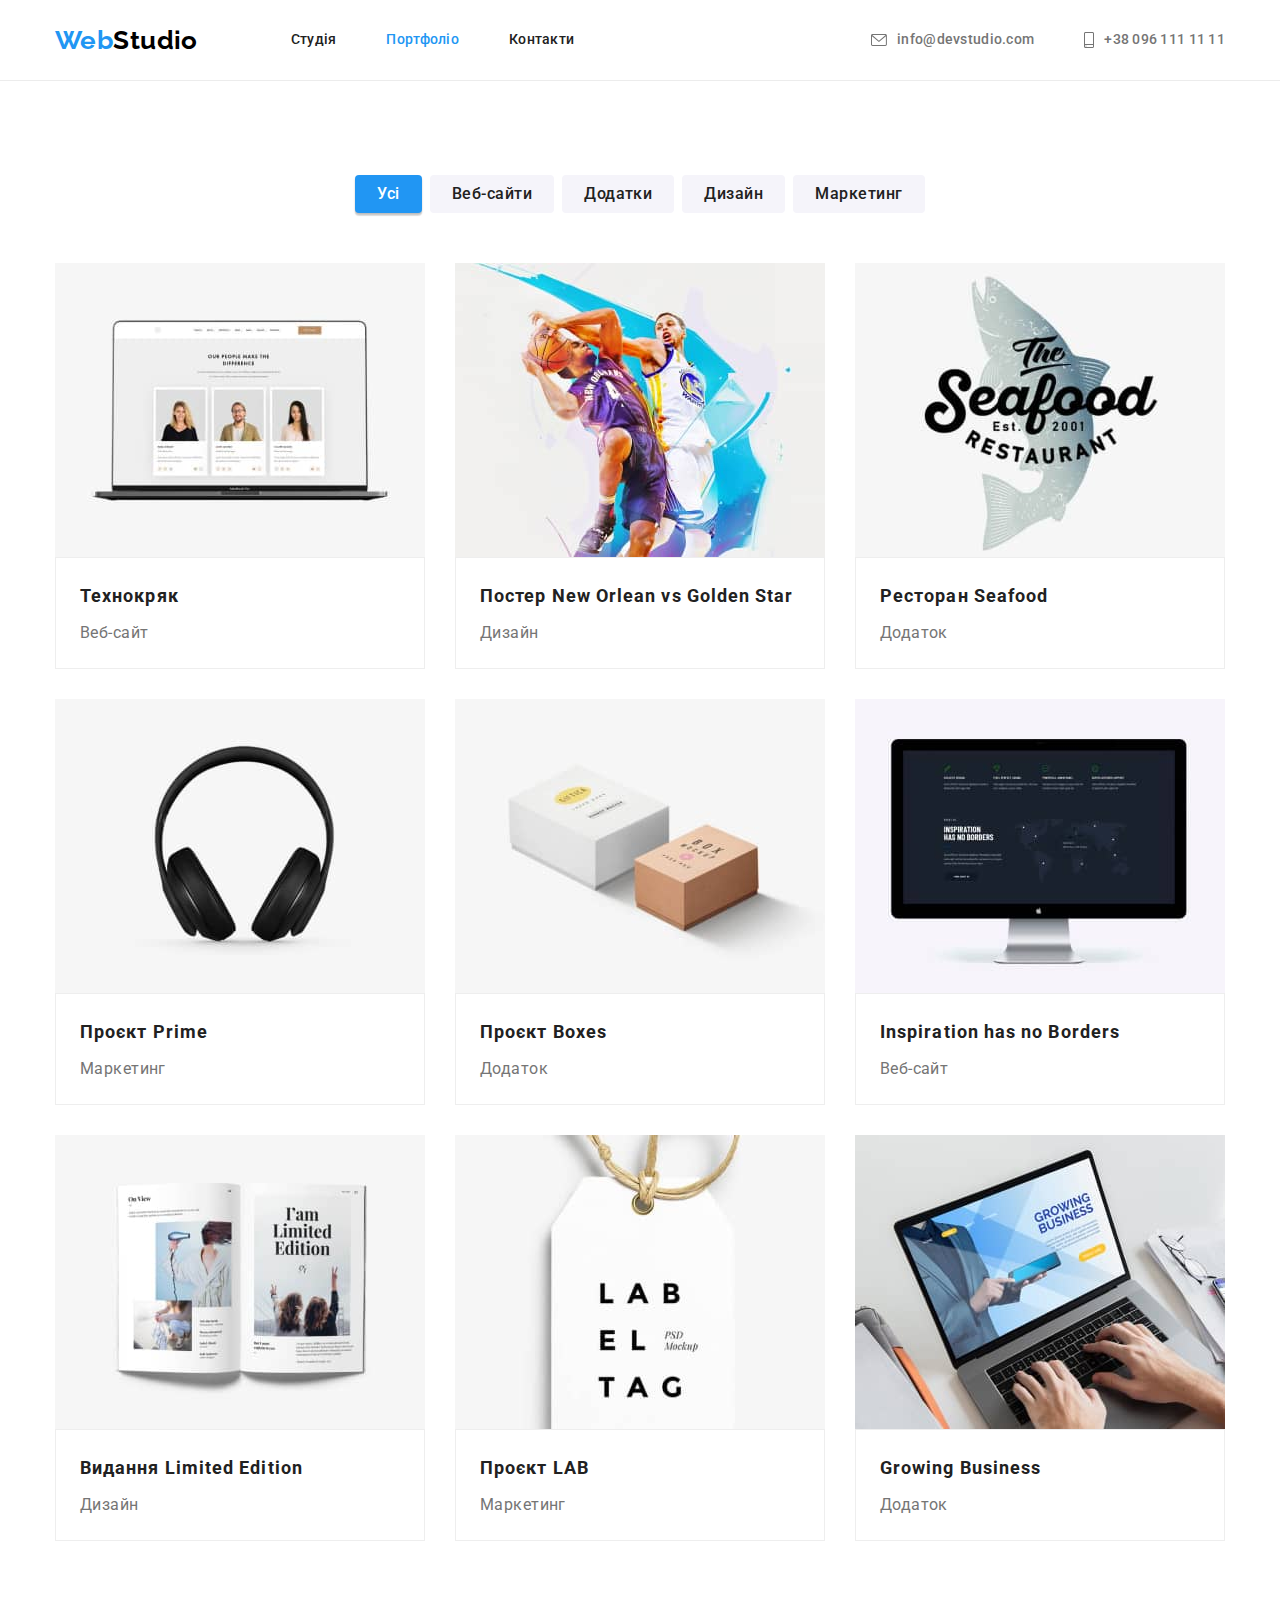
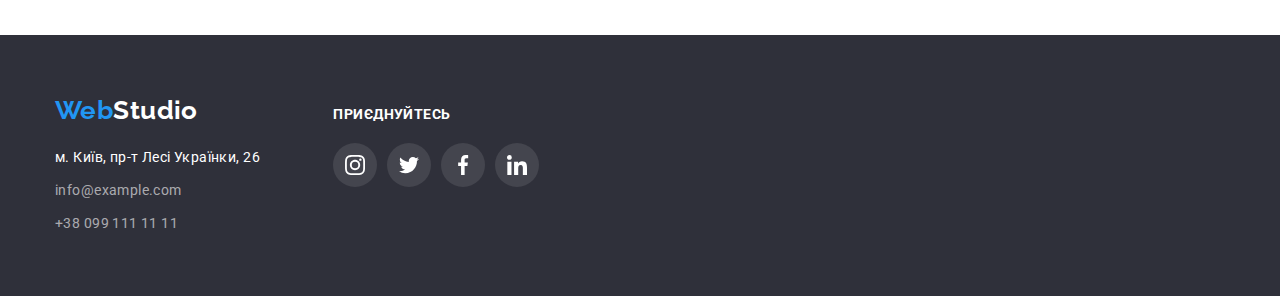
==== portfolio.html @ 4dccaa41 "Initial commit" ====
<!DOCTYPE html>
<html lang="uk">
  <head>
    <meta charset="UTF-8" />
    <meta http-equiv="X-UA-Compatible" content="IE=edge" />
    <meta name="viewport" content="width=device-width, initial-scale=1.0" />
    <title>Портфоліо</title>
    <link rel="preconnect" href="https://fonts.googleapis.com" />
    <link rel="preconnect" href="https://fonts.gstatic.com" crossorigin />
    <link
      href="https://fonts.googleapis.com/css2?family=Raleway:wght@700&family=Roboto:wght@400;500;700;900&display=swap"
      rel="stylesheet"
    />
    <link
      rel="stylesheet"
      href="https://cdnjs.cloudflare.com/ajax/libs/modern-normalize/1.1.0/modern-normalize.min.css"
    />
    <link rel="stylesheet" href="./css/styles.css" />
  </head>
  <body>
    <!-- Header -->
    <header class="header">
      <div class="container">
        <div class="header-flex-container">
          <nav class="site-nav">
            <a class="link logo" href="./index.html">Web<span class="logo-header">Studio</span></a>
            <ul class="list site-nav__list">
              <li class="site-nav__item">
                <a class="link site-nav-link" href="./index.html">Студія</a>
              </li>
              <li class="site-nav__item">
                <a class="link site-nav-link current-link" href="./portfolio.html">Портфоліо</a>
              </li>
              <li class="site-nav__item">
                <a class="link site-nav-link" href="">Контакти</a>
              </li>
            </ul>
          </nav>
          <ul class="list header-contacts">
            <li class="header-contacts__item">
              <a class="link header-contacts-link" href="malito:info@devstudio.com"
                ><svg class="header-contacts__icon" width="16" height="12">
                  <use href="./images/symbol-defs.svg#icon-envelope"></use>
                </svg>
                info@devstudio.com</a
              >
            </li>
            <li class="header-contacts__item">
              <a class="link header-contacts-link" href="tel:+380961111111">
                <svg
                  class="header-contacts__icon header-contacts__icon-vertical"
                  width="10"
                  height="16"
                >
                  <use href="./images/symbol-defs.svg#icon-smartphone"></use>
                </svg>
                +38 096 111 11 11</a
              >
            </li>
          </ul>
        </div>
      </div>
    </header>
    <main>
      <!-- Portfolio -->
      <section class="portfolio section">
        <div class="container">
          <h1 class="visually-hidden">Портфоліо</h1>
          <ul class="list filter-list">
            <li class="filter-item">
              <button class="filter-btn current-btn" type="button">Усі</button>
            </li>
            <li class="filter-item">
              <button class="filter-btn" type="button">Веб-сайти</button>
            </li>
            <li class="filter-item">
              <button class="filter-btn" type="button">Додатки</button>
            </li>
            <li class="filter-item">
              <button class="filter-btn" type="button">Дизайн</button>
            </li>
            <li class="filter-item">
              <button class="filter-btn" type="button">Маркетинг</button>
            </li>
          </ul>
          <ul class="list portfolio-list">
            <li class="portfolio-list-item">
              <a class="portfolio-list-link link" href="">
                <img
                  src="./images/portfolio/tehno.jpg"
                  alt="веб-сайту Технокряк"
                  width="370"
                  height="294"
                />
                <div class="wrapper-portfolio">
                  <h2 class="portfolio-title">Технокряк</h2>
                  <p class="portfolio-text">Веб-сайт</p>
                </div>
              </a>
            </li>
            <li class="portfolio-list-item">
              <a class="portfolio-list-link link" href="">
                <img
                  src="./images/portfolio/new-orlean.jpg"
                  alt="два чолвіка грають в батскетбол"
                  width="370"
                  height="294"
                />
                <div class="wrapper-portfolio">
                  <h2 class="portfolio-title">Постер New Orlean vs Golden Star</h2>
                  <p class="portfolio-text">Дизайн</p>
                </div>
              </a>
            </li>
            <li class="portfolio-list-item">
              <a class="portfolio-list-link link" href="">
                <img
                  src="./images/portfolio/seafood.jpg"
                  alt="логотип ресторану"
                  width="370"
                  height="294"
                />
                <div class="wrapper-portfolio">
                  <h2 class="portfolio-title">Ресторан Seafood</h2>
                  <p class="portfolio-text">Додаток</p>
                </div>
              </a>
            </li>
            <li class="portfolio-list-item">
              <a class="portfolio-list-link link" href="">
                <img
                  src="./images/portfolio/prime.jpg"
                  alt="чорні навушники"
                  width="370"
                  height="294"
                />
                <div class="wrapper-portfolio">
                  <h2 class="portfolio-title">Проєкт Prime</h2>
                  <p class="portfolio-text">Маркетинг</p>
                </div>
              </a>
            </li>
            <li class="portfolio-list-item">
              <a class="portfolio-list-link link" href="">
                <img
                  src="./images/portfolio/boxes.jpg"
                  alt="одна біла кобка, одна коричнева"
                  width="370"
                  height="294"
                />
                <div class="wrapper-portfolio">
                  <h2 class="portfolio-title">Проєкт Boxes</h2>
                  <p class="portfolio-text">Додаток</p>
                </div>
              </a>
            </li>
            <li class="portfolio-list-item">
              <a class="portfolio-list-link link" href="">
                <img
                  src="./images/portfolio/inspiration.jpg"
                  alt="монітор комп'ютера"
                  width="370"
                  height="294"
                />
                <div class="wrapper-portfolio">
                  <h2 class="portfolio-title">Inspiration has no Borders</h2>
                  <p class="portfolio-text">Веб-сайт</p>
                </div>
              </a>
            </li>
            <li class="portfolio-list-item">
              <a class="portfolio-list-link link" href="">
                <img
                  src="./images/portfolio/limited-edition.jpg"
                  alt="відкритий журнал"
                  width="370"
                  height="294"
                />
                <div class="wrapper-portfolio">
                  <h2 class="portfolio-title">Видання Limited Edition</h2>
                  <p class="portfolio-text">Дизайн</p>
                </div>
              </a>
            </li>
            <li class="portfolio-list-item">
              <a class="portfolio-list-link link" href="">
                <img src="./images/portfolio/lab.jpg" alt="біла лейба" width="370" height="294" />
                <div class="wrapper-portfolio">
                  <h2 class="portfolio-title">Проєкт LAB</h2>
                  <p class="portfolio-text">Маркетинг</p>
                </div>
              </a>
            </li>
            <li class="portfolio-list-item">
              <a class="portfolio-list-link link" href="">
                <img
                  src="./images/portfolio/growing.jpg"
                  alt="людина друкує на ноутбуці"
                  width="370"
                  height="294"
                />
                <div class="wrapper-portfolio">
                  <h2 class="portfolio-title">Growing Business</h2>
                  <p class="portfolio-text">Додаток</p>
                </div>
              </a>
            </li>
          </ul>
        </div>
      </section>
    </main>
    <!-- Footer -->
    <footer class="footer">
      <div class="container">
        <div class="wrapper-footer-address">
          <a class="link logo" href="./index.html">Web<span class="logo-footer">Studio</span> </a>
          <address class="footer-address">
            <ul class="list footer-list">
              <li class="footer-item">
                <a
                  class="link footer-link"
                  href="https://goo.gl/maps/osZWfCpVYim8cWyT9"
                  rel="noopener noreferrer nofollow"
                  target="_blank"
                  >м. Київ, пр-т Лесі Українки, 26</a
                >
              </li>
              <li class="footer-item">
                <a class="link footer-contacts" href="mailto:info@example.com">info@example.com</a>
              </li>
              <li class="footer-item">
                <a class="link footer-contacts" href="tel:+380991111111">+38 099 111 11 11</a>
              </li>
            </ul>
          </address>
        </div>
        <div class="wpapper-list-icon">
          <h2 class="footer-title">приєднуйтесь</h2>
          <ul class="footer-list-icon list">
            <li class="footer-item-icon">
              <a class="footer-link-icon" href="">
                <svg class="footer-icon" width="20" height="20">
                  <use href="./images/symbol-defs.svg#icon-instagram"></use>
                </svg>
              </a>
            </li>
            <li class="footer-item-icon">
              <a class="footer-link-icon" href="">
                <svg class="footer-icon" width="20" height="20">
                  <use href="./images/symbol-defs.svg#icon-twitter"></use>
                </svg>
              </a>
            </li>
            <li class="footer-item-icon">
              <a class="footer-link-icon" href="">
                <svg class="footer-icon" width="20" height="20">
                  <use href="./images/symbol-defs.svg#icon-facebook"></use>
                </svg>
              </a>
            </li>
            <li class="footer-item-icon">
              <a class="footer-link-icon" href="">
                <svg class="footer-icon" width="20" height="20">
                  <use href="./images/symbol-defs.svg#icon-linkedin"></use>
                </svg>
              </a>
            </li>
          </ul>
        </div>
      </div>
    </footer>
  </body>
</html>
---- css/styles.css ----
:root {
  --main-color: #212121;
  --secondary-color: #757575;
  --accent-color: #2196f3;
  --main-bg-color: #ffffff;
  --letter-spacing: 0.03em;
  --main-indent-padding: 94px;
}

body {
  font-family: 'Roboto', sans-serif;
  font-size: 14px;
  letter-spacing: var(--letter-spacing);
  color: var(--main-color);
  background-color: var(--main-bg-color);
}

/*==============UTTILS ===================*/

.list {
  list-style: none;
  padding-left: 0;
  margin-top: 0;
  margin-bottom: 0;
}

.link {
  text-decoration: none;
  color: currentColor;
}

h1,
h2,
h3,
p {
  margin-top: 0;
  margin-bottom: 0;
}

img {
  display: block;
  max-width: 100%;
  height: auto;
}

.visually-hidden {
  position: absolute;
  white-space: nowrap;
  width: 1px;
  height: 1px;
  overflow: hidden;
  border: 0;
  padding: 0;
  clip: rect(0 0 0 0);
  clip-path: inset(50%);
  margin: -1px;
}
/* ==============/UTILS===================== */

/* =============COMPONENTS================== */

.container {
  max-width: 1200px;
  padding-left: 15px;
  padding-right: 15px;
  margin-left: auto;
  margin-right: auto;
}

.section {
  padding-top: var(--main-indent-padding);
  padding-bottom: var(--main-indent-padding);
}

.logo {
  font-family: 'Raleway';
  font-weight: 700;
  font-size: 26px;
  line-height: 1.19;

  color: var(--accent-color);
}

.section-title {
  margin-bottom: 50px;

  font-size: 36px;
  line-height: 1.16;
  text-align: center;
}
/* ================/COMPONENTS================ */

/* =================HEADER====================== */

.header {
  border-bottom: 1px solid #ececec;
}

.header-flex-container {
  display: flex;
  align-items: center;
}

/* -----навигація ------*/
.site-nav {
  display: flex;
  align-items: center;
}

.logo-header {
  color: #000000;
}

.site-nav__list {
  display: flex;
  margin-left: 93px;
}

.site-nav__item {
  margin-right: 50px;
}
.site-nav__item:last-child {
  margin-right: 0;
}

.site-nav-link {
  display: block;
  padding-top: 32px;
  padding-bottom: 32px;

  font-weight: 500;
  font-size: 14px;
  line-height: 1.14;
  letter-spacing: 0.02em;
}
.site-nav-link:hover,
.site-nav-link:focus {
  color: var(--accent-color);
}
.current-link {
  color: var(--accent-color);
}

/* -------------контакти header-------------- */
.header-contacts {
  display: flex;
  align-items: center;
  margin-left: auto;
}

.header-contacts__item:not(:last-child) {
  margin-right: 50px;
}

.header-contacts-link {
  display: flex;
  align-items: center;
  justify-content: center;

  font-weight: 500;
  font-size: 14px;
  line-height: 1.14;
  letter-spacing: 0.02em;

  color: var(--secondary-color);
}
.header-contacts-link:hover,
.header-contacts-link:focus {
  color: var(--accent-color);
}
.header-contacts-link:hover .header-contacts__icon,
.header-contacts-link:focus .header-contacts__icon {
  fill: var(--accent-color);
}

.header-contacts__icon {
  margin-right: 10px;
  fill: var(--secondary-color);
}
/* ================/HEADER======================= */

/* =================HERO=========================*/

.hero {
  margin-left: auto;
  margin-right: auto;
  padding-top: 200px;
  padding-bottom: 200px;
  max-width: 1600px;
  text-align: center;
  background-image: linear-gradient(to bottom, rgba(55, 47, 58, 0.4) 0%, rgba(55, 47, 58, 0) 100%),
    url(../images/bg-img.jpg);
  background-repeat: no-repeat;
  background-position: center;
  background-size: cover;
  background-color: #2f303a;
}

.hero-title {
  max-width: 696px;
  margin: 0 auto 30px;
  font-weight: 900;
  font-size: 44px;
  line-height: 1.36;
  letter-spacing: 0.06em;
  text-transform: uppercase;

  color: #ffffff;
}

.hero-btn {
  padding: 10px 32px;
  border-radius: 4px;
  box-shadow: 0px 4px 4px rgba(0, 0, 0, 0.15);
  border: transparent;

  font-family: 'Roboto';
  font-weight: 700;
  font-size: 16px;
  line-height: 1.88;
  letter-spacing: 0.06em;

  color: #ffffff;
  background-color: var(--accent-color);

  cursor: pointer;
}

.hero-btn:hover,
.hero-btn:focus {
  background: var(--accent-color);
  box-shadow: 0px 4px 4px rgba(0, 0, 0, 0.15);
  border-radius: 4px;
}
/* ===============/HERO========================= */

/* ==================FEATURES==================== */

.features-list {
  display: flex;
  flex-wrap: wrap;
  column-gap: 30px;
}

.features-item {
  flex-basis: calc((100% - 90px) / 4);
}

.features-title {
  margin-bottom: 10px;

  font-size: 14px;
  line-height: 1.14;
  text-transform: uppercase;
}

.features-text {
  line-height: 1.71;

  color: var(--secondary-color);
}

/* ------------icon-------------- */
.wrapper-features-icon {
  display: flex;
  align-items: center;
  justify-content: center;
  min-height: 120px;
  margin-bottom: 30px;

  background-color: #f5f4fa;
}
/* =============/FEATURES==================== */

/* ==============PROJECTS=====================*/

.projects {
  padding-top: 0;
}

.projects-list {
  display: flex;
  flex-wrap: wrap;
  column-gap: 30px;
}

.projects-item {
  flex-basis: calc((100% - 60px) / 3);
}
/* =================/PROJECTS==================== */

/* =====================TEAM======================*/

.team {
  background-color: #f5f4fa;
}

.wrapper-team {
  padding: 30px 32px;
}
.team-list-title {
  font-size: 16px;
  line-height: 1.18;
}

.team-list-text {
  margin-top: 10px;
  margin-bottom: 16px;

  font-size: 16px;
  line-height: 1.18;

  color: var(--secondary-color);
}

.team-list {
  display: flex;
  flex-wrap: wrap;
  text-align: center;
  column-gap: 30px;
}

.team-item {
  flex-basis: calc((100% - 90px) / 4);
  box-shadow: 0px 1px 3px rgba(0, 0, 0, 0.12), 0px 1px 1px rgba(0, 0, 0, 0.14),
    0px 2px 1px rgba(0, 0, 0, 0.2);
  border-radius: 0px 0px 4px 4px;

  background: #ffffff;
}

/*-------------- team-icon----------------- */
.team-list-icon {
  display: flex;
}

.team-link-icon {
  display: flex;
  align-items: center;
  justify-content: center;
  min-width: 44px;
  min-height: 44px;
  border-radius: 50%;
  fill: #afb1b8;
}
.team-link-icon:hover,
.team-link-icon:focus {
  fill: #fff;
  background-color: var(--accent-color);
}

.team-item-icon:not(:last-child) {
  margin-right: 10px;
}
/* ================/TEAM====================== */

/* ================CLIENTS===================== */

.clients-list {
  display: flex;
  justify-content: center;
  column-gap: 30px;
}

.clients-item {
  flex-basis: calc((100% - 150px) / 6);
}

.clients-link {
  display: flex;
  align-items: center;
  justify-content: center;
  min-height: 92px;
  border: 1px solid #afb1b8;
  border-radius: 4px;
}

.clients-link:hover,
.clients-link:focus {
  border: 1px solid var(--accent-color);
}
.clients-icon {
  fill: #afb1b8;
}
.clients-link:hover .clients-icon,
.clients-link:focus .clients-icon {
  fill: var(--accent-color);
}
/* ===============/CLIENTS====================== */

/* ================FOOTER======================== */

.footer {
  padding-top: 60px;
  padding-bottom: 60px;
  background-color: #2f303a;
}

.wrapper-footer-address {
  display: inline-flex;
  flex-direction: column;
  margin-right: 70px;
}

.wpapper-list-icon {
  display: inline-flex;
  flex-direction: column;
}

.logo-footer {
  color: #ffffff;
}
.footer-address {
  margin-top: 20px;
}

.footer-item:not(:first-child) {
  margin-top: 9px;
}

.footer-link {
  font-style: normal;
  line-height: 1.71;

  color: #ffffff;
}
.footer-link:hover,
.footer-link:focus {
  color: var(--accent-color);
}

.footer-contacts {
  line-height: 1.71;
  font-style: normal;

  color: rgba(255, 255, 255, 0.6);
}
.footer-contacts:hover,
.footer-contacts:focus {
  color: var(--accent-color);
}

/* ----------footer-list-icon------------ */

.footer-title {
  margin-bottom: 20px;
  font-size: 14px;
  line-height: 1.14;
  text-transform: uppercase;

  color: #ffffff;
}
.footer-list-icon {
  display: flex;
}

.footer-item-icon:not(:last-child) {
  margin-right: 10px;
}

.footer-link-icon {
  display: flex;
  align-items: center;
  justify-content: center;
  min-width: 44px;
  min-height: 44px;
  border-radius: 50%;
  background-color: #44454e;
}

.footer-icon {
  fill: #fff;
}
.footer-link-icon:hover,
.footer-link-icon:focus {
  background-color: var(--accent-color);
}
/* =================/FOOTER==================== */

/* ==============PAGE-PORTFOLIO================= */

/* ----------section-portfolio------------ */

.filter-btn {
  border-radius: 4px;
  border: transparent;
  padding: 6px 22px;

  font-family: 'Roboto';
  font-weight: 500;
  font-size: 16px;
  line-height: 1.62;
  letter-spacing: 0.03em;

  color: var(--main-color);
  background-color: #f5f4fa;

  cursor: pointer;
}
.filter-btn:hover,
.filter-btn:focus {
  box-shadow: 0px 3px 1px rgba(0, 0, 0, 0.1), 0px 1px 2px rgba(0, 0, 0, 0.08),
    0px 2px 2px rgba(0, 0, 0, 0.12);
  background-color: var(--accent-color);
  color: #ffffff;
}
.current-btn {
  box-shadow: 0px 3px 1px rgba(0, 0, 0, 0.1), 0px 1px 2px rgba(0, 0, 0, 0.08),
    0px 2px 2px rgba(0, 0, 0, 0.12);
  background-color: var(--accent-color);
  color: #ffffff;
}

.filter-list {
  display: flex;
  flex-wrap: wrap;
  justify-content: center;
  margin-bottom: 50px;
  column-gap: 8px;
}

/*------ Стилі карток портфоліо ------*/

.wrapper-portfolio {
  padding: 20px 24px;
  border: 1px solid #eeeeee;
}

.portfolio-title {
  margin-bottom: 4px;

  font-size: 18px;
  line-height: 2;
  letter-spacing: 0.06em;
}

.portfolio-text {
  font-size: 16px;
  line-height: 1.88;

  color: var(--secondary-color);
}

.portfolio-list {
  display: flex;
  flex-wrap: wrap;
  gap: 30px;
  /* margin-right: -30px;
  margin-bottom: -30px; */
}

.portfolio-list-item {
  flex-basis: calc((100% - 60px) / 3);
  /* flex-basis: calc(100% / 3 - 30px);
  margin-right: 30px;
  margin-bottom: 30px; */
}
.portfolio-list-link {
  display: block;
}
.portfolio-list-link:hover,
.portfolio-list-link:focus {
  box-shadow: 0px 1px 1px rgba(0, 0, 0, 0.12), 0px 4px 4px rgba(0, 0, 0, 0.06),
    1px 4px 6px rgba(0, 0, 0, 0.16);
}
/* ==============/PORTFOLIO=================== */
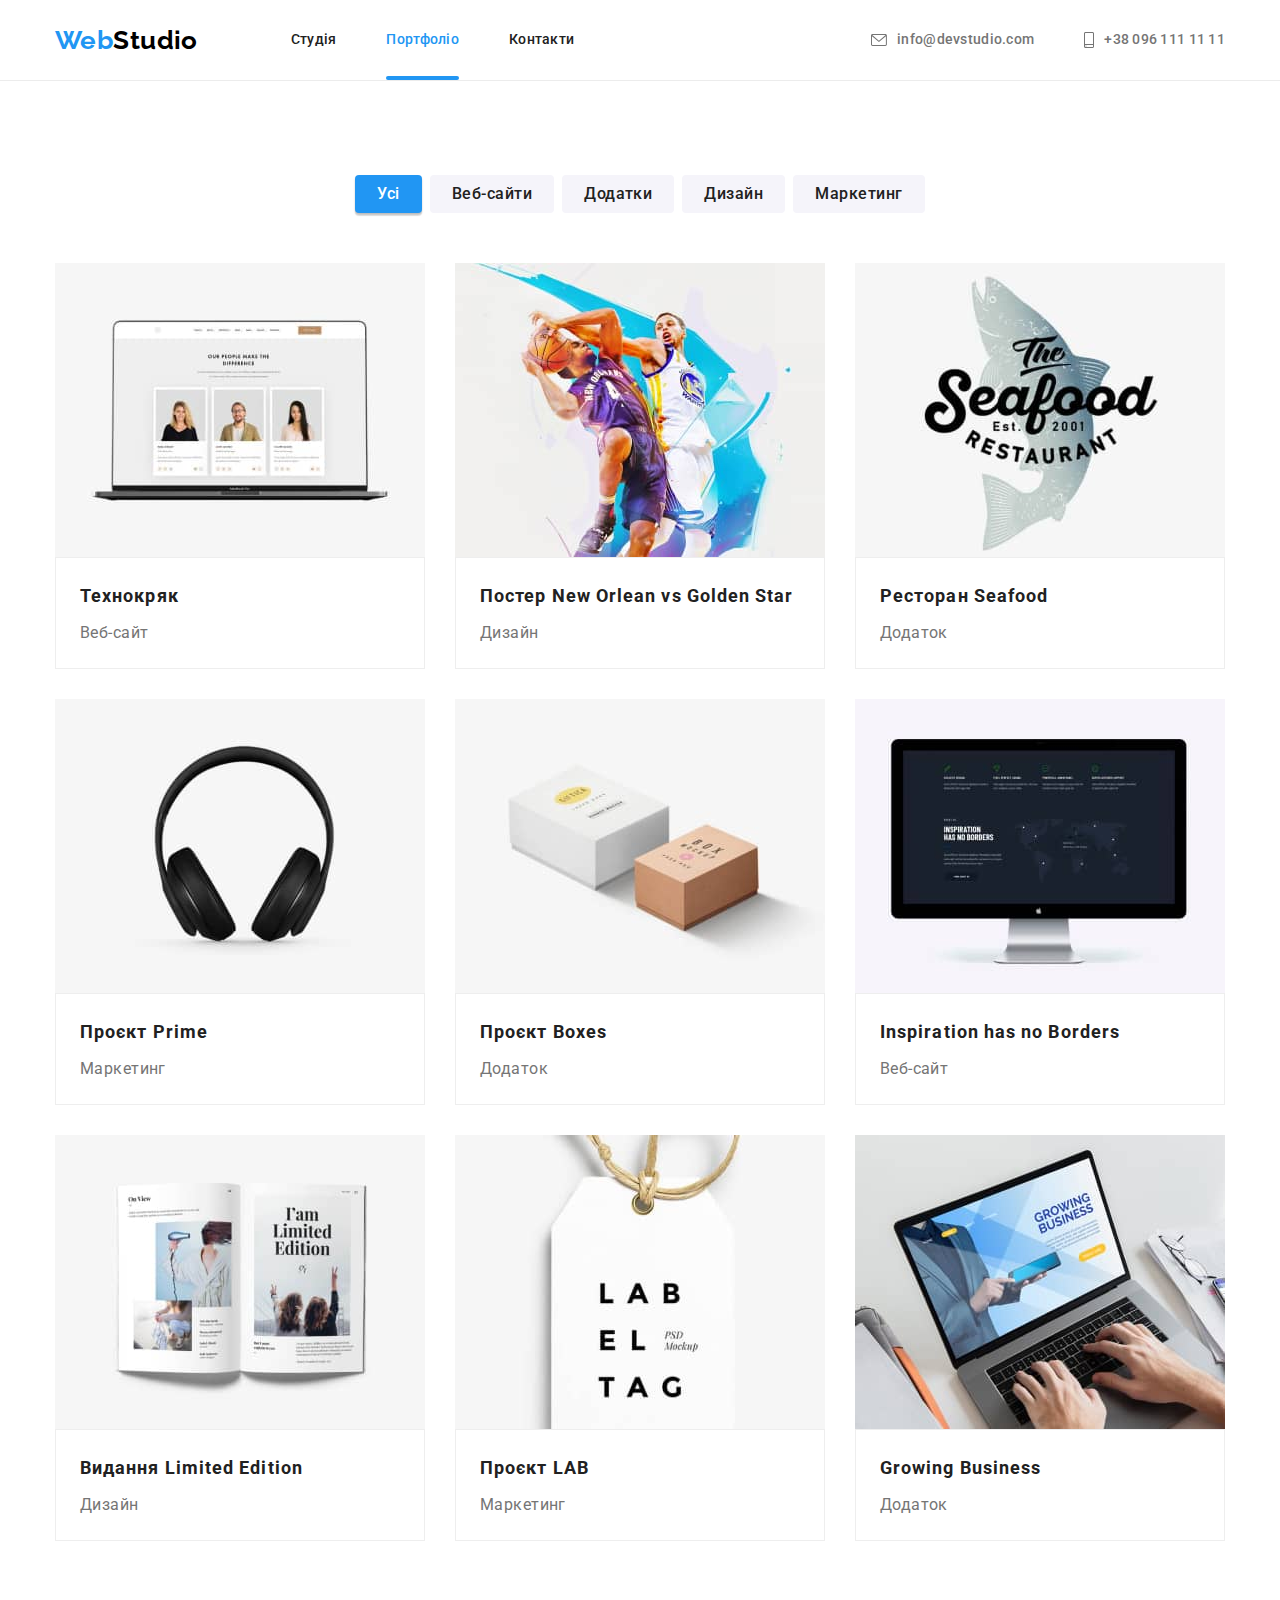
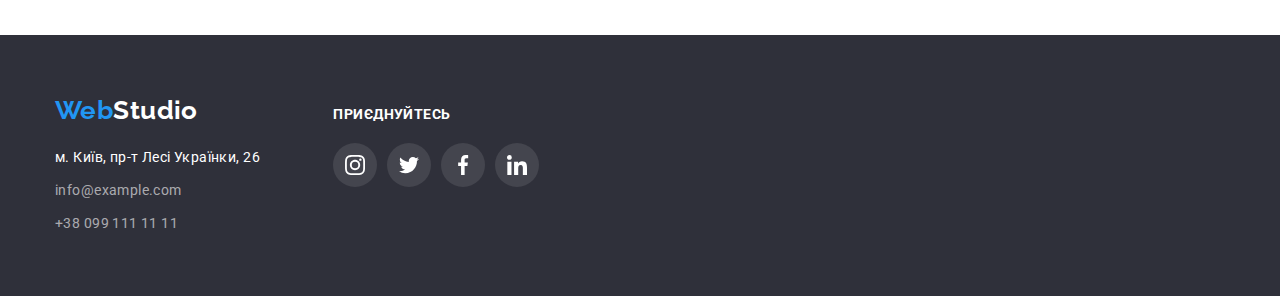
==== commit ea56a43c: "Добавила анимацию" ====
--- a/portfolio.html
+++ b/portfolio.html
@@ -86,12 +86,21 @@
           <ul class="list portfolio-list">
             <li class="portfolio-list-item">
               <a class="portfolio-list-link link" href="">
-                <img
-                  src="./images/portfolio/tehno.jpg"
-                  alt="веб-сайту Технокряк"
-                  width="370"
-                  height="294"
-                />
+                <div class="thumb-portfolio-img">
+                  <img
+                    src="./images/portfolio/tehno.jpg"
+                    alt="веб-сайту Технокряк"
+                    width="370"
+                    height="294"
+                  />
+                  <div class="overlay-portfolio">
+                    <p class="portfolio-desk">
+                      Ресурс пропонує комплексні пропозиції з різним рівнем функціоналу та сервісів.
+                      Все це дозволить відвідувачу отримати вичерпні відомості про компанію чи
+                      приватну особу.
+                    </p>
+                  </div>
+                </div>
                 <div class="wrapper-portfolio">
                   <h2 class="portfolio-title">Технокряк</h2>
                   <p class="portfolio-text">Веб-сайт</p>
@@ -100,12 +109,22 @@
             </li>
             <li class="portfolio-list-item">
               <a class="portfolio-list-link link" href="">
-                <img
-                  src="./images/portfolio/new-orlean.jpg"
-                  alt="два чолвіка грають в батскетбол"
-                  width="370"
-                  height="294"
-                />
+                <div class="thumb-portfolio-img">
+                  <img
+                    src="./images/portfolio/new-orlean.jpg"
+                    alt="два чолвіка грають в батскетбол"
+                    width="370"
+                    height="294"
+                  />
+                  <div class="overlay-portfolio">
+                    <p class="portfolio-desk">
+                      Ресурс пропонує комплексні пропозиції з різним рівнем функціоналу та сервісів.
+                      Все це дозволить відвідувачу отримати вичерпні відомості про компанію чи
+                      приватну особу.
+                    </p>
+                  </div>
+                </div>
+
                 <div class="wrapper-portfolio">
                   <h2 class="portfolio-title">Постер New Orlean vs Golden Star</h2>
                   <p class="portfolio-text">Дизайн</p>
@@ -114,12 +133,22 @@
             </li>
             <li class="portfolio-list-item">
               <a class="portfolio-list-link link" href="">
-                <img
-                  src="./images/portfolio/seafood.jpg"
-                  alt="логотип ресторану"
-                  width="370"
-                  height="294"
-                />
+                <div class="thumb-portfolio-img">
+                  <img
+                    src="./images/portfolio/seafood.jpg"
+                    alt="логотип ресторану"
+                    width="370"
+                    height="294"
+                  />
+                  <div class="overlay-portfolio">
+                    <p class="portfolio-desk">
+                      Ресурс пропонує комплексні пропозиції з різним рівнем функціоналу та сервісів.
+                      Все це дозволить відвідувачу отримати вичерпні відомості про компанію чи
+                      приватну особу.
+                    </p>
+                  </div>
+                </div>
+
                 <div class="wrapper-portfolio">
                   <h2 class="portfolio-title">Ресторан Seafood</h2>
                   <p class="portfolio-text">Додаток</p>
@@ -128,12 +157,22 @@
             </li>
             <li class="portfolio-list-item">
               <a class="portfolio-list-link link" href="">
-                <img
-                  src="./images/portfolio/prime.jpg"
-                  alt="чорні навушники"
-                  width="370"
-                  height="294"
-                />
+                <div class="thumb-portfolio-img">
+                  <img
+                    src="./images/portfolio/prime.jpg"
+                    alt="чорні навушники"
+                    width="370"
+                    height="294"
+                  />
+                  <div class="overlay-portfolio">
+                    <p class="portfolio-desk">
+                      Ресурс пропонує комплексні пропозиції з різним рівнем функціоналу та сервісів.
+                      Все це дозволить відвідувачу отримати вичерпні відомості про компанію чи
+                      приватну особу.
+                    </p>
+                  </div>
+                </div>
+
                 <div class="wrapper-portfolio">
                   <h2 class="portfolio-title">Проєкт Prime</h2>
                   <p class="portfolio-text">Маркетинг</p>
@@ -142,12 +181,22 @@
             </li>
             <li class="portfolio-list-item">
               <a class="portfolio-list-link link" href="">
-                <img
-                  src="./images/portfolio/boxes.jpg"
-                  alt="одна біла кобка, одна коричнева"
-                  width="370"
-                  height="294"
-                />
+                <div class="thumb-portfolio-img">
+                  <img
+                    src="./images/portfolio/boxes.jpg"
+                    alt="одна біла кобка, одна коричнева"
+                    width="370"
+                    height="294"
+                  />
+                  <div class="overlay-portfolio">
+                    <p class="portfolio-desk">
+                      Ресурс пропонує комплексні пропозиції з різним рівнем функціоналу та сервісів.
+                      Все це дозволить відвідувачу отримати вичерпні відомості про компанію чи
+                      приватну особу.
+                    </p>
+                  </div>
+                </div>
+
                 <div class="wrapper-portfolio">
                   <h2 class="portfolio-title">Проєкт Boxes</h2>
                   <p class="portfolio-text">Додаток</p>
@@ -156,12 +205,22 @@
             </li>
             <li class="portfolio-list-item">
               <a class="portfolio-list-link link" href="">
-                <img
-                  src="./images/portfolio/inspiration.jpg"
-                  alt="монітор комп'ютера"
-                  width="370"
-                  height="294"
-                />
+                <div class="thumb-portfolio-img">
+                  <img
+                    src="./images/portfolio/inspiration.jpg"
+                    alt="монітор комп'ютера"
+                    width="370"
+                    height="294"
+                  />
+                  <div class="overlay-portfolio">
+                    <p class="portfolio-desk">
+                      Ресурс пропонує комплексні пропозиції з різним рівнем функціоналу та сервісів.
+                      Все це дозволить відвідувачу отримати вичерпні відомості про компанію чи
+                      приватну особу.
+                    </p>
+                  </div>
+                </div>
+
                 <div class="wrapper-portfolio">
                   <h2 class="portfolio-title">Inspiration has no Borders</h2>
                   <p class="portfolio-text">Веб-сайт</p>
@@ -170,12 +229,22 @@
             </li>
             <li class="portfolio-list-item">
               <a class="portfolio-list-link link" href="">
-                <img
-                  src="./images/portfolio/limited-edition.jpg"
-                  alt="відкритий журнал"
-                  width="370"
-                  height="294"
-                />
+                <div class="thumb-portfolio-img">
+                  <img
+                    src="./images/portfolio/limited-edition.jpg"
+                    alt="відкритий журнал"
+                    width="370"
+                    height="294"
+                  />
+                  <div class="overlay-portfolio">
+                    <p class="portfolio-desk">
+                      Ресурс пропонує комплексні пропозиції з різним рівнем функціоналу та сервісів.
+                      Все це дозволить відвідувачу отримати вичерпні відомості про компанію чи
+                      приватну особу.
+                    </p>
+                  </div>
+                </div>
+
                 <div class="wrapper-portfolio">
                   <h2 class="portfolio-title">Видання Limited Edition</h2>
                   <p class="portfolio-text">Дизайн</p>
@@ -184,7 +253,17 @@
             </li>
             <li class="portfolio-list-item">
               <a class="portfolio-list-link link" href="">
-                <img src="./images/portfolio/lab.jpg" alt="біла лейба" width="370" height="294" />
+                <div class="thumb-portfolio-img">
+                  <img src="./images/portfolio/lab.jpg" alt="біла лейба" width="370" height="294" />
+                  <div class="overlay-portfolio">
+                    <p class="portfolio-desk">
+                      Ресурс пропонує комплексні пропозиції з різним рівнем функціоналу та сервісів.
+                      Все це дозволить відвідувачу отримати вичерпні відомості про компанію чи
+                      приватну особу.
+                    </p>
+                  </div>
+                </div>
+
                 <div class="wrapper-portfolio">
                   <h2 class="portfolio-title">Проєкт LAB</h2>
                   <p class="portfolio-text">Маркетинг</p>
@@ -193,12 +272,22 @@
             </li>
             <li class="portfolio-list-item">
               <a class="portfolio-list-link link" href="">
-                <img
-                  src="./images/portfolio/growing.jpg"
-                  alt="людина друкує на ноутбуці"
-                  width="370"
-                  height="294"
-                />
+                <div class="thumb-portfolio-img">
+                  <img
+                    src="./images/portfolio/growing.jpg"
+                    alt="людина друкує на ноутбуці"
+                    width="370"
+                    height="294"
+                  />
+                  <div class="overlay-portfolio">
+                    <p class="portfolio-desk">
+                      Ресурс пропонує комплексні пропозиції з різним рівнем функціоналу та сервісів.
+                      Все це дозволить відвідувачу отримати вичерпні відомості про компанію чи
+                      приватну особу.
+                    </p>
+                  </div>
+                </div>
+
                 <div class="wrapper-portfolio">
                   <h2 class="portfolio-title">Growing Business</h2>
                   <p class="portfolio-text">Додаток</p>
@@ -218,7 +307,7 @@
             <ul class="list footer-list">
               <li class="footer-item">
                 <a
-                  class="link footer-link"
+                  class="link footer-link footer-address-link"
                   href="https://goo.gl/maps/osZWfCpVYim8cWyT9"
                   rel="noopener noreferrer nofollow"
                   target="_blank"
@@ -226,10 +315,10 @@
                 >
               </li>
               <li class="footer-item">
-                <a class="link footer-contacts" href="mailto:info@example.com">info@example.com</a>
+                <a class="link footer-link" href="mailto:info@example.com">info@example.com</a>
               </li>
               <li class="footer-item">
-                <a class="link footer-contacts" href="tel:+380991111111">+38 099 111 11 11</a>
+                <a class="link footer-link" href="tel:+380991111111">+38 099 111 11 11</a>
               </li>
             </ul>
           </address>
--- a/css/styles.css
+++ b/css/styles.css
@@ -132,13 +132,28 @@
   font-size: 14px;
   line-height: 1.14;
   letter-spacing: 0.02em;
+
+  transition: color 250ms cubic-bezier(0.4, 0, 0.2, 1);
 }
 .site-nav-link:hover,
 .site-nav-link:focus {
   color: var(--accent-color);
 }
 .current-link {
+  position: relative;
   color: var(--accent-color);
+}
+
+.current-link::after {
+  content: '';
+  display: inline-block;
+  position: absolute;
+  bottom: 0;
+  left: 0;
+  width: 100%;
+  height: 4px;
+  background-color: currentColor;
+  border-radius: 2px;
 }
 
 /* -------------контакти header-------------- */
@@ -163,6 +178,8 @@
   letter-spacing: 0.02em;
 
   color: var(--secondary-color);
+
+  transition: color 250ms cubic-bezier(0.4, 0, 0.2, 1);
 }
 .header-contacts-link:hover,
 .header-contacts-link:focus {
@@ -176,6 +193,8 @@
 .header-contacts__icon {
   margin-right: 10px;
   fill: var(--secondary-color);
+
+  transition: fill 250ms cubic-bezier(0.4, 0, 0.2, 1);
 }
 /* ================/HEADER======================= */
 
@@ -211,10 +230,8 @@
 .hero-btn {
   padding: 10px 32px;
   border-radius: 4px;
-  box-shadow: 0px 4px 4px rgba(0, 0, 0, 0.15);
   border: transparent;
 
-  font-family: 'Roboto';
   font-weight: 700;
   font-size: 16px;
   line-height: 1.88;
@@ -224,14 +241,17 @@
   background-color: var(--accent-color);
 
   cursor: pointer;
+  transition: background-color 250ms cubic-bezier(0.4, 0, 0.2, 1),
+    box-shadow 250ms cubic-bezier(0.4, 0, 0.2, 1);
 }
 
 .hero-btn:hover,
 .hero-btn:focus {
-  background: var(--accent-color);
+  background-color: #188ce8;
   box-shadow: 0px 4px 4px rgba(0, 0, 0, 0.15);
   border-radius: 4px;
 }
+
 /* ===============/HERO========================= */
 
 /* ==================FEATURES==================== */
@@ -285,7 +305,23 @@
 }
 
 .projects-item {
+  position: relative;
   flex-basis: calc((100% - 60px) / 3);
+}
+
+.projects-list-text {
+  position: absolute;
+  bottom: 0;
+  width: 100%;
+  height: 70px;
+  display: flex;
+  align-items: center;
+  justify-content: center;
+  font-weight: 700;
+  line-height: 1.14;
+  text-transform: uppercase;
+  background-color: rgba(47, 48, 58, 0.8);
+  color: var(--main-bg-color);
 }
 /* =================/PROJECTS==================== */
 
@@ -342,6 +378,9 @@
   min-height: 44px;
   border-radius: 50%;
   fill: #afb1b8;
+
+  transition: fill 250ms cubic-bezier(0.4, 0, 0.2, 1),
+    background-color 250ms cubic-bezier(0.4, 0, 0.2, 1);
 }
 .team-link-icon:hover,
 .team-link-icon:focus {
@@ -373,6 +412,8 @@
   min-height: 92px;
   border: 1px solid #afb1b8;
   border-radius: 4px;
+
+  transition: border 250ms cubic-bezier(0.4, 0, 0.2, 1);
 }
 
 .clients-link:hover,
@@ -381,6 +422,8 @@
 }
 .clients-icon {
   fill: #afb1b8;
+
+  transition: fill 250ms cubic-bezier(0.4, 0, 0.2, 1);
 }
 .clients-link:hover .clients-icon,
 .clients-link:focus .clients-icon {
@@ -418,25 +461,21 @@
   margin-top: 9px;
 }
 
+.footer-link.footer-address-link {
+  color: #fff;
+}
+
 .footer-link {
   font-style: normal;
   line-height: 1.71;
 
-  color: #ffffff;
-}
+  color: rgba(255, 255, 255, 0.6);
+
+  transition: color 250ms cubic-bezier(0.4, 0, 0.2, 1);
+}
+
 .footer-link:hover,
 .footer-link:focus {
-  color: var(--accent-color);
-}
-
-.footer-contacts {
-  line-height: 1.71;
-  font-style: normal;
-
-  color: rgba(255, 255, 255, 0.6);
-}
-.footer-contacts:hover,
-.footer-contacts:focus {
   color: var(--accent-color);
 }
 
@@ -466,16 +505,78 @@
   min-height: 44px;
   border-radius: 50%;
   background-color: #44454e;
-}
-
-.footer-icon {
-  fill: #fff;
-}
+
+  transition: background-color 250ms cubic-bezier(0.4, 0, 0.2, 1);
+}
+
 .footer-link-icon:hover,
 .footer-link-icon:focus {
   background-color: var(--accent-color);
 }
+
+.footer-icon {
+  fill: #fff;
+}
+
 /* =================/FOOTER==================== */
+
+/* ================BACKDROP-MODAL==================*/
+
+.backdrop {
+  position: fixed;
+  top: 0;
+  left: 0;
+  width: 100%;
+  height: 100%;
+  background-color: rgba(0, 0, 0, 0.2);
+  opacity: 1;
+  transition: opacity 250ms cubic-bezier(0.4, 0, 0.2, 1);
+}
+
+.backdrop.is-hidden {
+  visibility: hidden;
+  opacity: 0;
+  pointer-events: none;
+}
+
+.backdrop.is-hidden .modal {
+  opacity: 0;
+}
+
+.modal {
+  position: absolute;
+  top: 50%;
+  left: 50%;
+
+  min-width: 528px;
+  min-height: 581px;
+  box-shadow: 0px 1px 3px rgba(0, 0, 0, 0.12), 0px 1px 1px rgba(0, 0, 0, 0.14),
+    0px 2px 1px rgba(0, 0, 0, 0.2);
+  border-radius: 4px;
+  background-color: #fff;
+  opacity: 1;
+  transform: translate(-50%, -50%);
+  transition: opacity 250ms cubic-bezier(0.4, 0, 0.2, 1);
+}
+
+.modal-btn {
+  position: absolute;
+  top: 0;
+  right: 0;
+  display: inline-flex;
+  align-items: center;
+  justify-content: center;
+  margin-top: 8px;
+  margin-right: 8px;
+  width: 30px;
+  height: 30px;
+  border: 1px solid rgba(0, 0, 0, 0.1);
+  border-radius: 50%;
+  background-color: #fff;
+  cursor: pointer;
+}
+
+/* ================/MODAL WINDOW==================*/
 
 /* ==============PAGE-PORTFOLIO================= */
 
@@ -486,7 +587,6 @@
   border: transparent;
   padding: 6px 22px;
 
-  font-family: 'Roboto';
   font-weight: 500;
   font-size: 16px;
   line-height: 1.62;
@@ -496,7 +596,11 @@
   background-color: #f5f4fa;
 
   cursor: pointer;
-}
+
+  transition: box-shadow 250ms cubic-bezier(0.4, 0, 0.2, 1),
+    background-color 250ms cubic-bezier(0.4, 0, 0.2, 1), color 250ms cubic-bezier(0.4, 0, 0.2, 1);
+}
+
 .filter-btn:hover,
 .filter-btn:focus {
   box-shadow: 0px 3px 1px rgba(0, 0, 0, 0.1), 0px 1px 2px rgba(0, 0, 0, 0.08),
@@ -504,6 +608,7 @@
   background-color: var(--accent-color);
   color: #ffffff;
 }
+
 .current-btn {
   box-shadow: 0px 3px 1px rgba(0, 0, 0, 0.1), 0px 1px 2px rgba(0, 0, 0, 0.08),
     0px 2px 2px rgba(0, 0, 0, 0.12);
@@ -545,22 +650,49 @@
   display: flex;
   flex-wrap: wrap;
   gap: 30px;
-  /* margin-right: -30px;
-  margin-bottom: -30px; */
 }
 
 .portfolio-list-item {
   flex-basis: calc((100% - 60px) / 3);
-  /* flex-basis: calc(100% / 3 - 30px);
-  margin-right: 30px;
-  margin-bottom: 30px; */
-}
+}
+
 .portfolio-list-link {
   display: block;
 }
+
 .portfolio-list-link:hover,
 .portfolio-list-link:focus {
   box-shadow: 0px 1px 1px rgba(0, 0, 0, 0.12), 0px 4px 4px rgba(0, 0, 0, 0.06),
     1px 4px 6px rgba(0, 0, 0, 0.16);
 }
+
+.thumb-portfolio-img {
+  position: relative;
+  overflow: hidden;
+}
+
+.overlay-portfolio {
+  position: absolute;
+  top: 100%;
+  transform: translateY(0);
+  width: 100%;
+  height: 100%;
+
+  background-color: rgba(33, 150, 243, 0.9);
+
+  transition: transform 250ms cubic-bezier(0.4, 0, 0.2, 1);
+}
+
+.portfolio-list-link:hover .overlay-portfolio,
+.portfolio-list-link:focus .overlay-portfolio {
+  transform: translateY(-100%);
+}
+
+.portfolio-desk {
+  padding: 63px 24px;
+  font-size: 18px;
+  line-height: 1.56;
+  color: #fff;
+}
+
 /* ==============/PORTFOLIO=================== */
